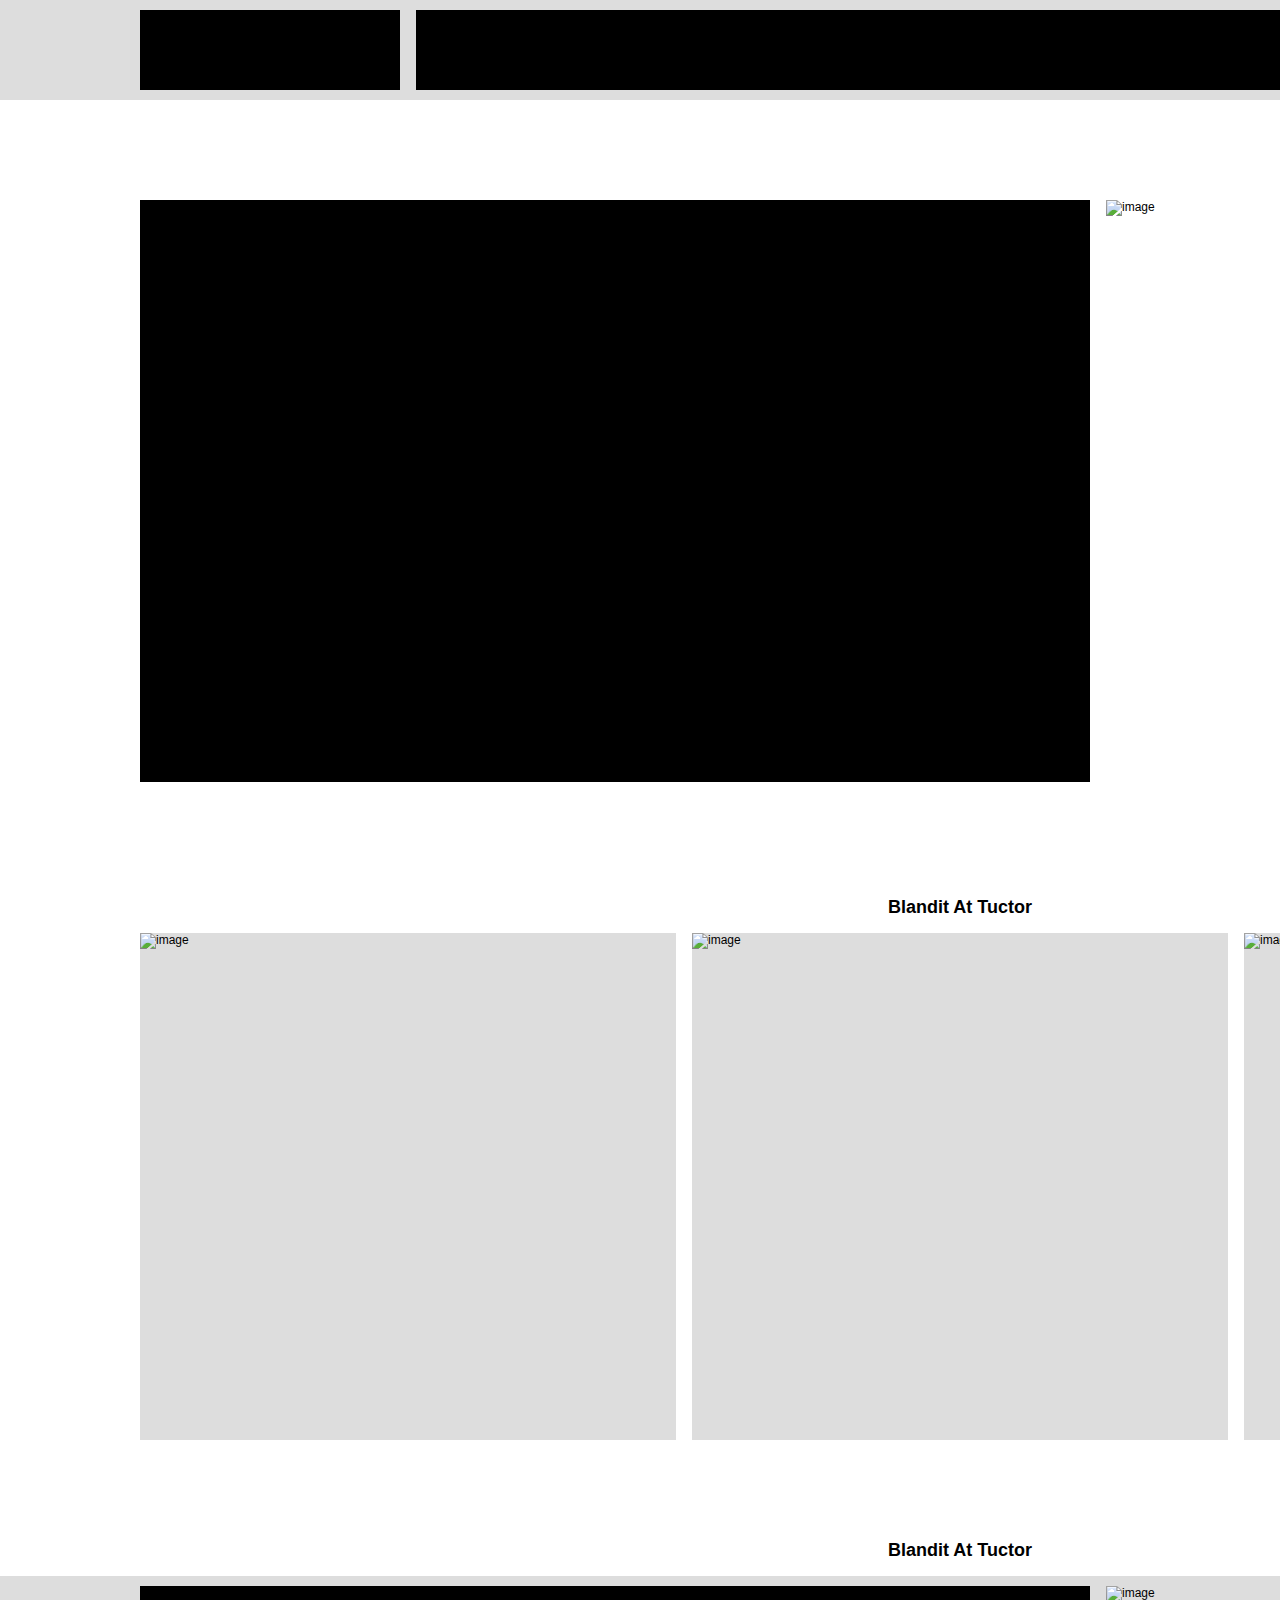
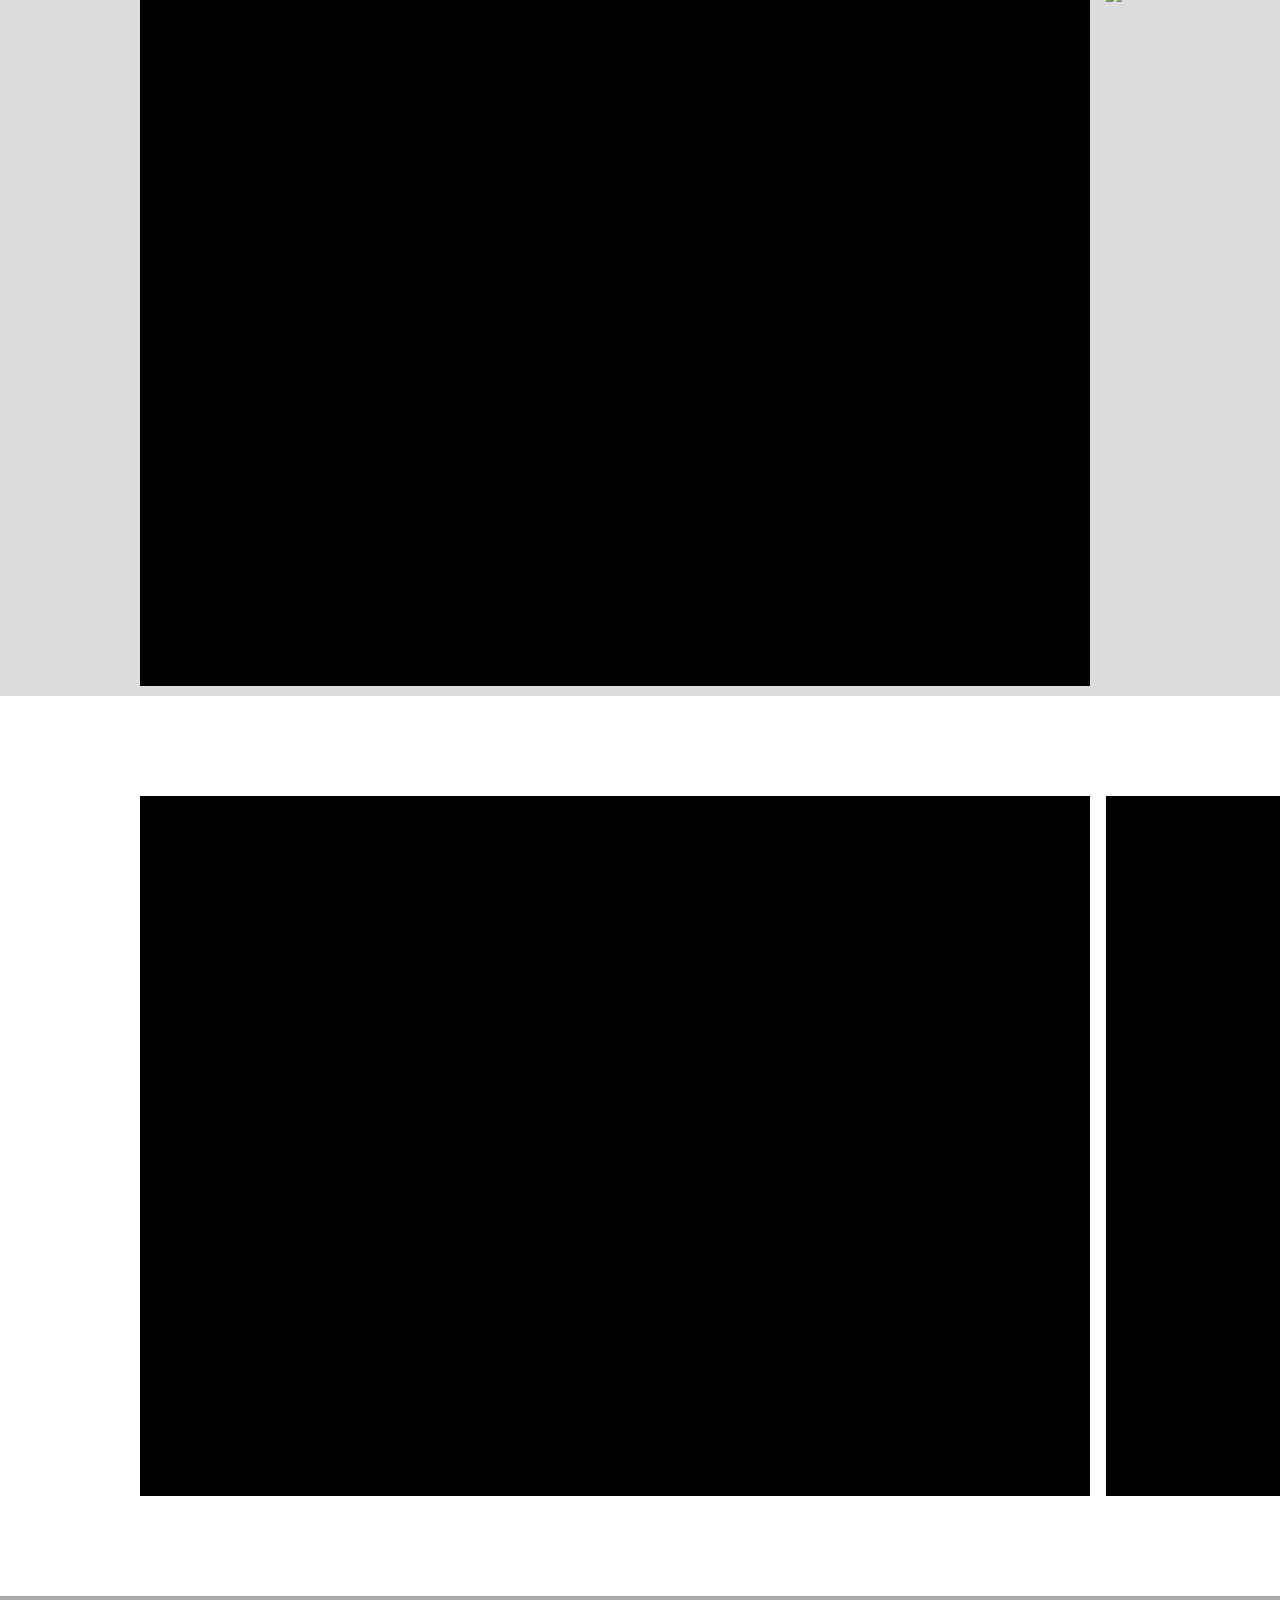
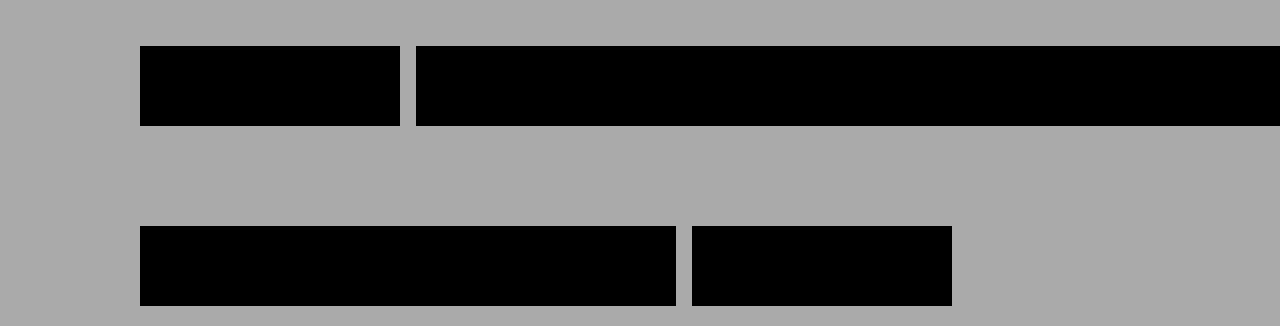
==== index.html @ 130a2995 "adding folders and files from original given FIP folder" ====
<!DOCTYPE html>
<html lang="en">
<head>
<meta charset="UTF-8">
<title>Web Page</title>
<link href="css/main.css" rel="stylesheet">
</head>
<!-- students must convert divs to semantic tags -->
<body>
	<div id="container">
        
        <div id="header-con">
            <div id="main-header" class="grid-con">
                <div id="header-box1" class="box-color">
                </div>
                <div id="main-nav" class="box-color">
                </div>
                <div id="header-box2" class="box-color">
                </div>
            </div>
        </div> 

        <main>
            <div class="grid-con" id="hero">
                <div id="hero-text" class="box-color">
                </div>
                <img src="https://via.placeholder.com/674x582" alt="image" id="hero-image">
            </div>  

            <div class="grid-con" id="products">
                <h2>Blandit At Tuctor</h2>
                <div class="product-box" id="product1">
                    <img src="https://via.placeholder.com/536x242" alt="image">
                </div>
                <div class="product-box" id="product2">
                    <img src="https://via.placeholder.com/536x242" alt="image">
                </div>
                <div class="product-box" id="product3">
                    <img src="https://via.placeholder.com/536x242" alt="image">
                </div>
            </div>

            <h2 id="about-title">Blandit At Tuctor</h2>
            <div id="about-con">
                <div class="grid-con" id="about">
                    <div id="about-text" class="box-color">
                    </div>
                    <img src="https://via.placeholder.com/674x700" alt="image" id="about-image">
                </div>
            </div>
            
            <div class="grid-con" id="contact">
                <div id="contact-text" class="box-color">
                </div>
                <div id="contact-form" class="box-color">
                </div>
            </div> 
        </main>

        <div id="footer-con">
            <div class="grid-con" id="footer">
                <div id="footer-logo" class="box-color">
                </div>
                <div id="footer-nav" class="box-color">
                </div>
                <div id="footer-newsletter1" class="box-color">
                </div>
                <div id="footer-newsletter2" class="box-color">
                </div>
                <div id="footer-social" class="box-color">
                </div>
            </div>
        </div>

    </div> 
</body>
</html>
---- css/main.css ----
@charset "UTF-8";
/* CSS Document */

/*Remove this rule on your HTML elements as you start to fill them with content*/

.box-color {
	color: #fff;
	background: #000;
	text-align: center;
	margin: 0;
}

/*basic reset*/

/*browsers have built in values for elements so we'll reset a few things to zero, you can add to this or remove items as needed*/

div,p,body,header,footer,section,article,nav { 
	margin: 0; 
	padding: 0; 
}	

img { 
	border: none; /*Remove border if image is a link*/
	margin: 0; 
	padding: 0; 
}

/*html selectors*/

body {
	font-family: "Helvetica Neue", Helvetica, Arial, sans-serif;
	font-size: 12px;
}

/* Remove underlines from links */

a {
	text-decoration: none;
}

/*hide elements from browser but show for doc outline*/

.hidden {
	display: none;
}


/*Common page elements  */

/*This is essentially a box that we place the whole site in.  
We center the box using margin 0 auto and give it a fixed width of 1920px.
1920px would fit a large monitor or tv. Sizes will vary depending on the projects
you work on and the intended audience */

#container {
	margin: 0 auto;
	width: 1920px;
}

/* this is our grid based off of our XD file */
.grid-con {
	display: grid;
	grid-template-columns: repeat(12, 122px);
	grid-column-gap: 16px;
	padding-left: 140px;
	padding-right: 140px;
}

#header-con {
	background-color: #ddd;
	padding-top: 10px;
	padding-bottom: 10px;
}

#header-box1 {
	grid-column: 1/3;
	/* Remove as content will dictate height */
	height: 80px;
}

#main-nav {
	grid-column: 3/11;
	/* Remove as content will dictate height */
	height: 80px;
}

#header-box2 {
	grid-column: 11/-1;
	/* Remove as content will dictate height */
	height: 80px;
}

/* Specific to index page desktop  */

#hero {
	margin-top: 100px;
}

#hero-text {
	grid-column: 1/8;
	/* Remove as content will dictate height */
	height: 582px;
}

#hero-image {
	grid-column: 8/-1;
	/* Remove as content will dictate height */
	height: 582px;
}

#products {
	margin-top: 100px;
	margin-bottom: 100px;
}

#products h2 {
	grid-column: 1/-1;
	text-align: center;
}

#product1 {
	grid-column: 1/5;
	/* Remove as content will dictate height */
	height: 507px;
}

#product2 {
	grid-column: 5/9;
	/* Remove as content will dictate height */
	height: 507px;
}

#product3 {
	grid-column: 9/-1;
	/* Remove as content will dictate height */
	height: 507px;
}

.product-box {
	background-color: #ddd;
}

#about-con {
	background-color: #ddd;
	padding-top: 10px;
	padding-bottom: 10px;
}

#about-title {
	text-align: center;
}

#about-text {
	grid-column: 1/8;
	/* Remove as content will dictate height */
	height: 700px;
}

#about-image {
	grid-column: 8/-1;
	/* Remove as content will dictate height */
	height: 700px;
}

#contact {
	margin-top: 100px;
	margin-bottom: 100px;
}

#contact-text {
	grid-column: 1/8;
	/* Remove as content will dictate height */
	height: 700px;
}

#contact-form {
	grid-column: 8/-1;
	/* Remove as content will dictate height */
	height: 700px;
}

/*Common page elements  */

#footer-con {
	background-color: #aaaaaa;
	padding-top: 50px;
	padding-bottom: 20px;
}

#footer-logo {
	grid-column: 1/3;
	/* Remove as content will dictate height */
	height: 80px;
}

#footer-nav {
	grid-column: 3/-1;
	/* Remove as content will dictate height */
	height: 80px;
	margin-bottom: 100px;
}

#footer-newsletter1 {
	grid-column: 1/5;
	/* Remove as content will dictate height */
	height: 80px;
}

#footer-newsletter2 {
	grid-column: 5/7;
	/* Remove as content will dictate height */
	height: 80px;
}

#footer-social {
	grid-column: 11/-1;
	/* Remove as content will dictate height */
	height: 80px;
}



/* gallery page */

#gallery-hero-con {
	background-color: #aaaaaa;
	background: url("https://via.placeholder.com/1920x580");
	height: 580px;
}

#gallery-text {
	grid-column: 1/9;
	/* Remove as content will dictate height */
	height: 200px;
	margin-top: 100px;
}

#gallery-controls {
	margin-top: 200px;
	grid-column: 6/8;
	display: flex;
	justify-content: center;
	align-items: center;
}

.dot {
	background-color: #dddddd;
	height: 30px;
	width: 30px;
	border-radius: 50%;
	margin: 5px;
  }

#gallery h2 {
	grid-column: 1/-1;
	text-align: center;
  }

.gallery-box {
	background-color: #ddd;
	grid-column: span 4 / span 4;
	/* Remove as content will dictate height */
	height: 507px;
	margin-bottom: 20px;
}
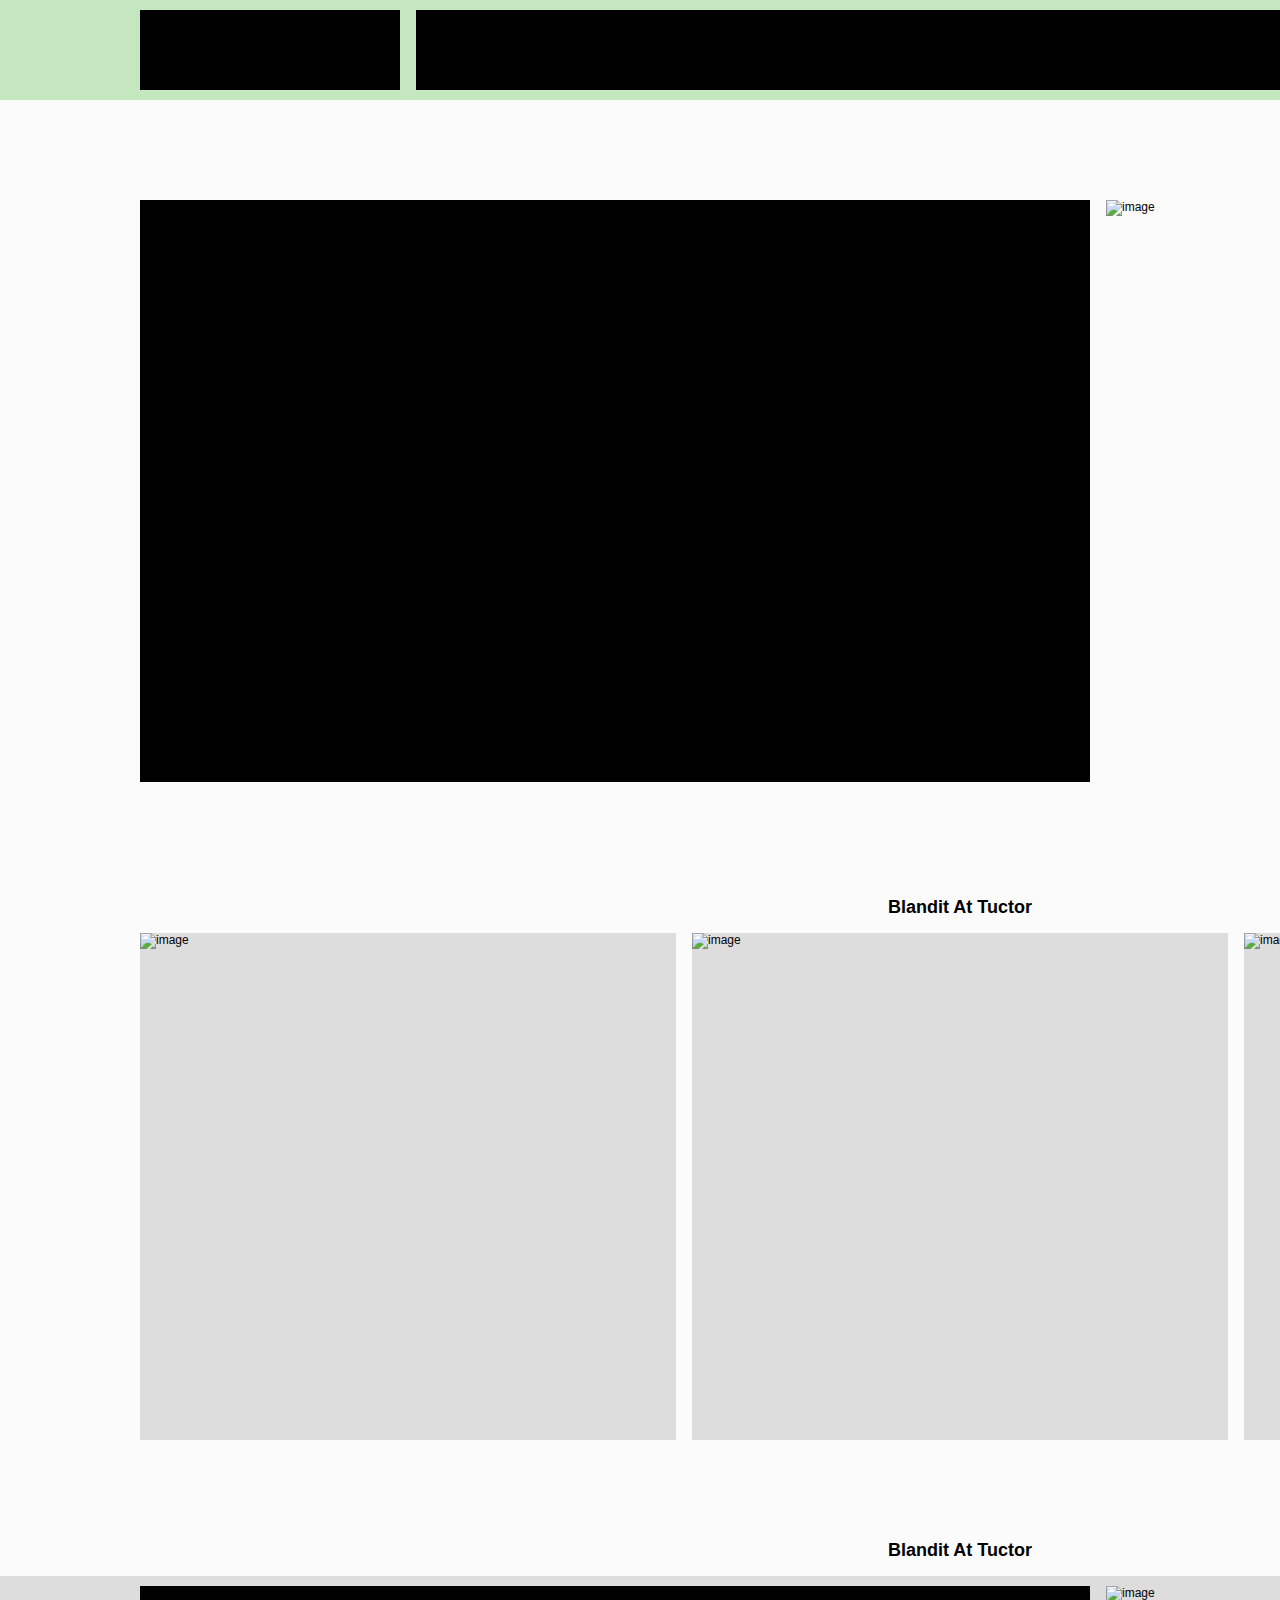
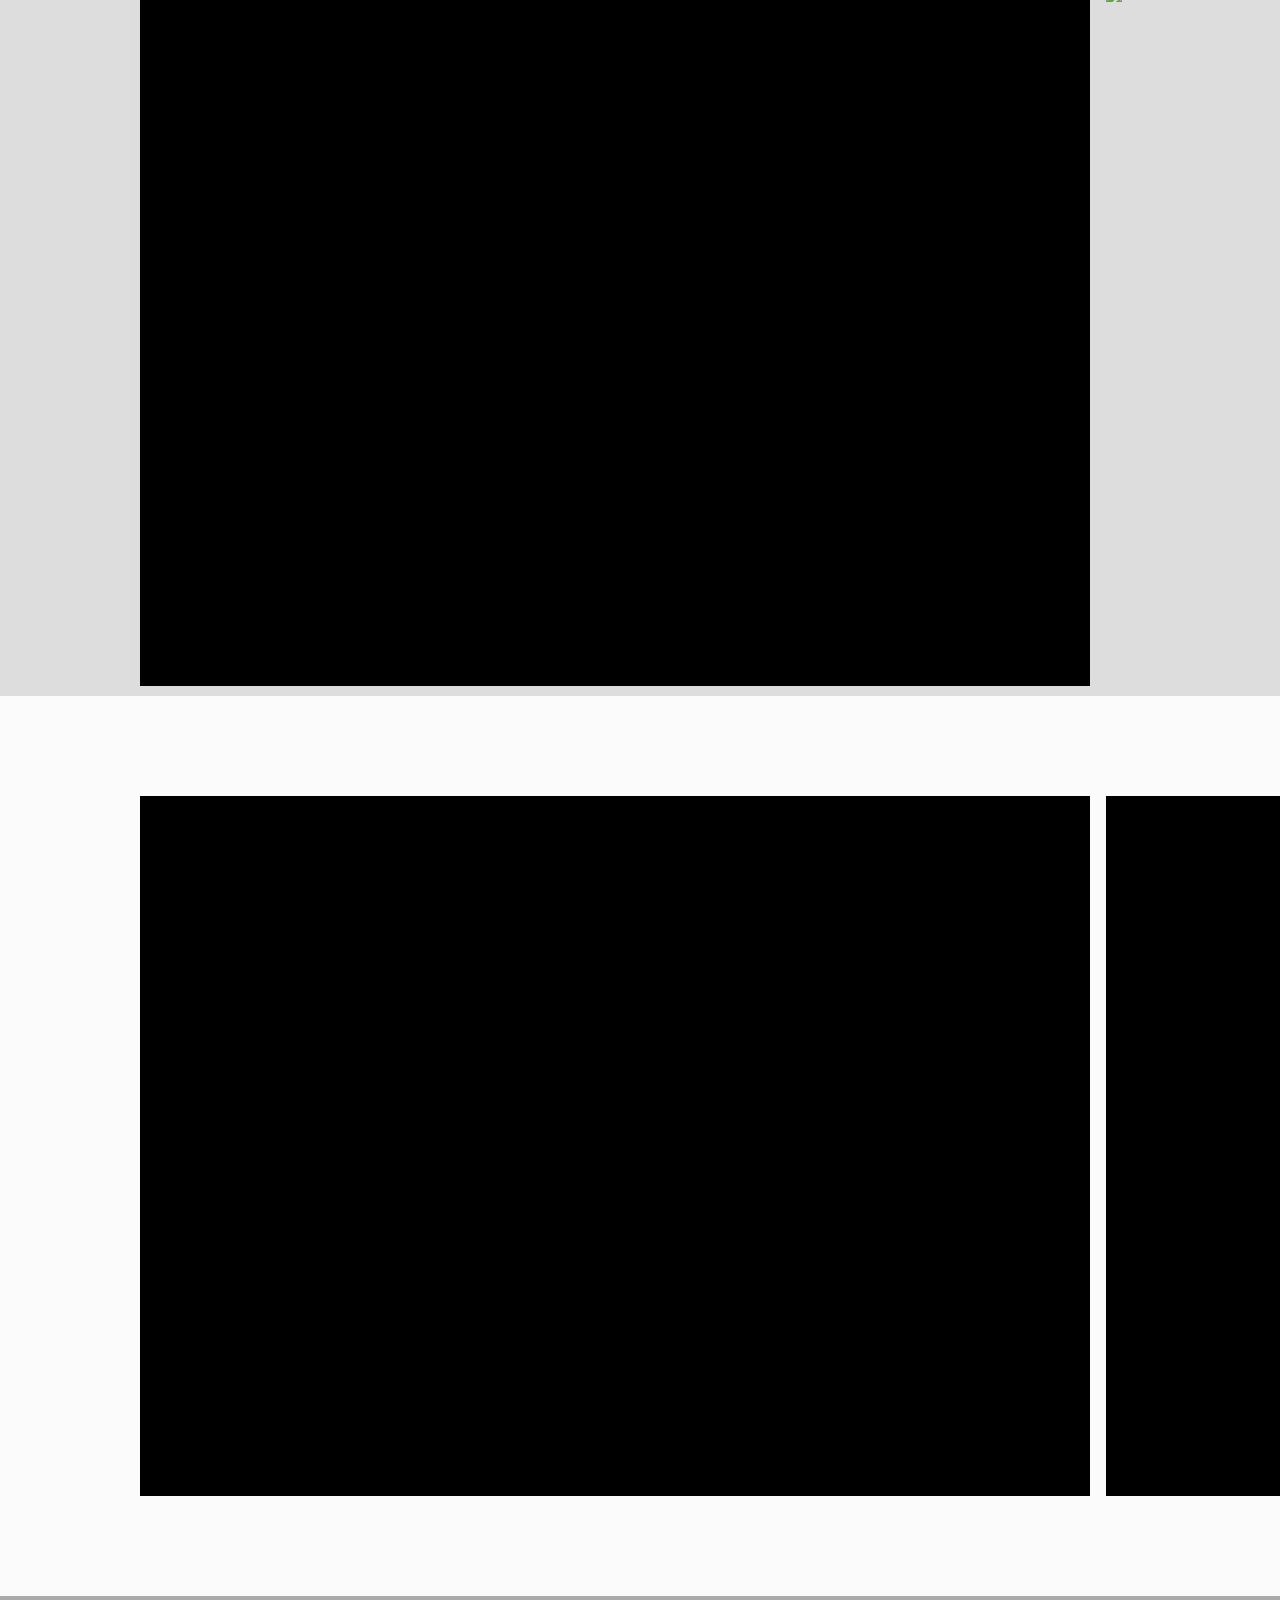
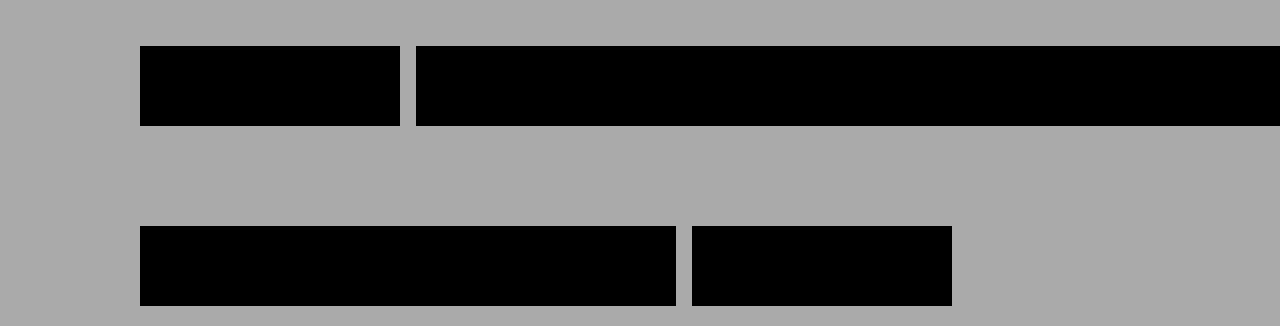
==== commit 1cf0d60c: "Merge pull request #1 from nikmeijer/dev.mjr.getting-started" ====
--- a/index.html
+++ b/index.html
@@ -2,11 +2,12 @@
 <html lang="en">
 <head>
 <meta charset="UTF-8">
-<title>Web Page</title>
+<title>Street Cat Mag</title>
 <link href="css/main.css" rel="stylesheet">
 </head>
 <!-- students must convert divs to semantic tags -->
 <body>
+    <h1 class="hidden">Street Cat Magazine</h1>
 	<div id="container">
         
         <div id="header-con">
--- a/css/main.css
+++ b/css/main.css
@@ -30,6 +30,7 @@
 body {
 	font-family: "Helvetica Neue", Helvetica, Arial, sans-serif;
 	font-size: 12px;
+	background-color: #FBFBFB;
 }
 
 /* Remove underlines from links */
@@ -67,7 +68,7 @@
 }
 
 #header-con {
-	background-color: #ddd;
+	background-color: #C4E7C0;
 	padding-top: 10px;
 	padding-bottom: 10px;
 }
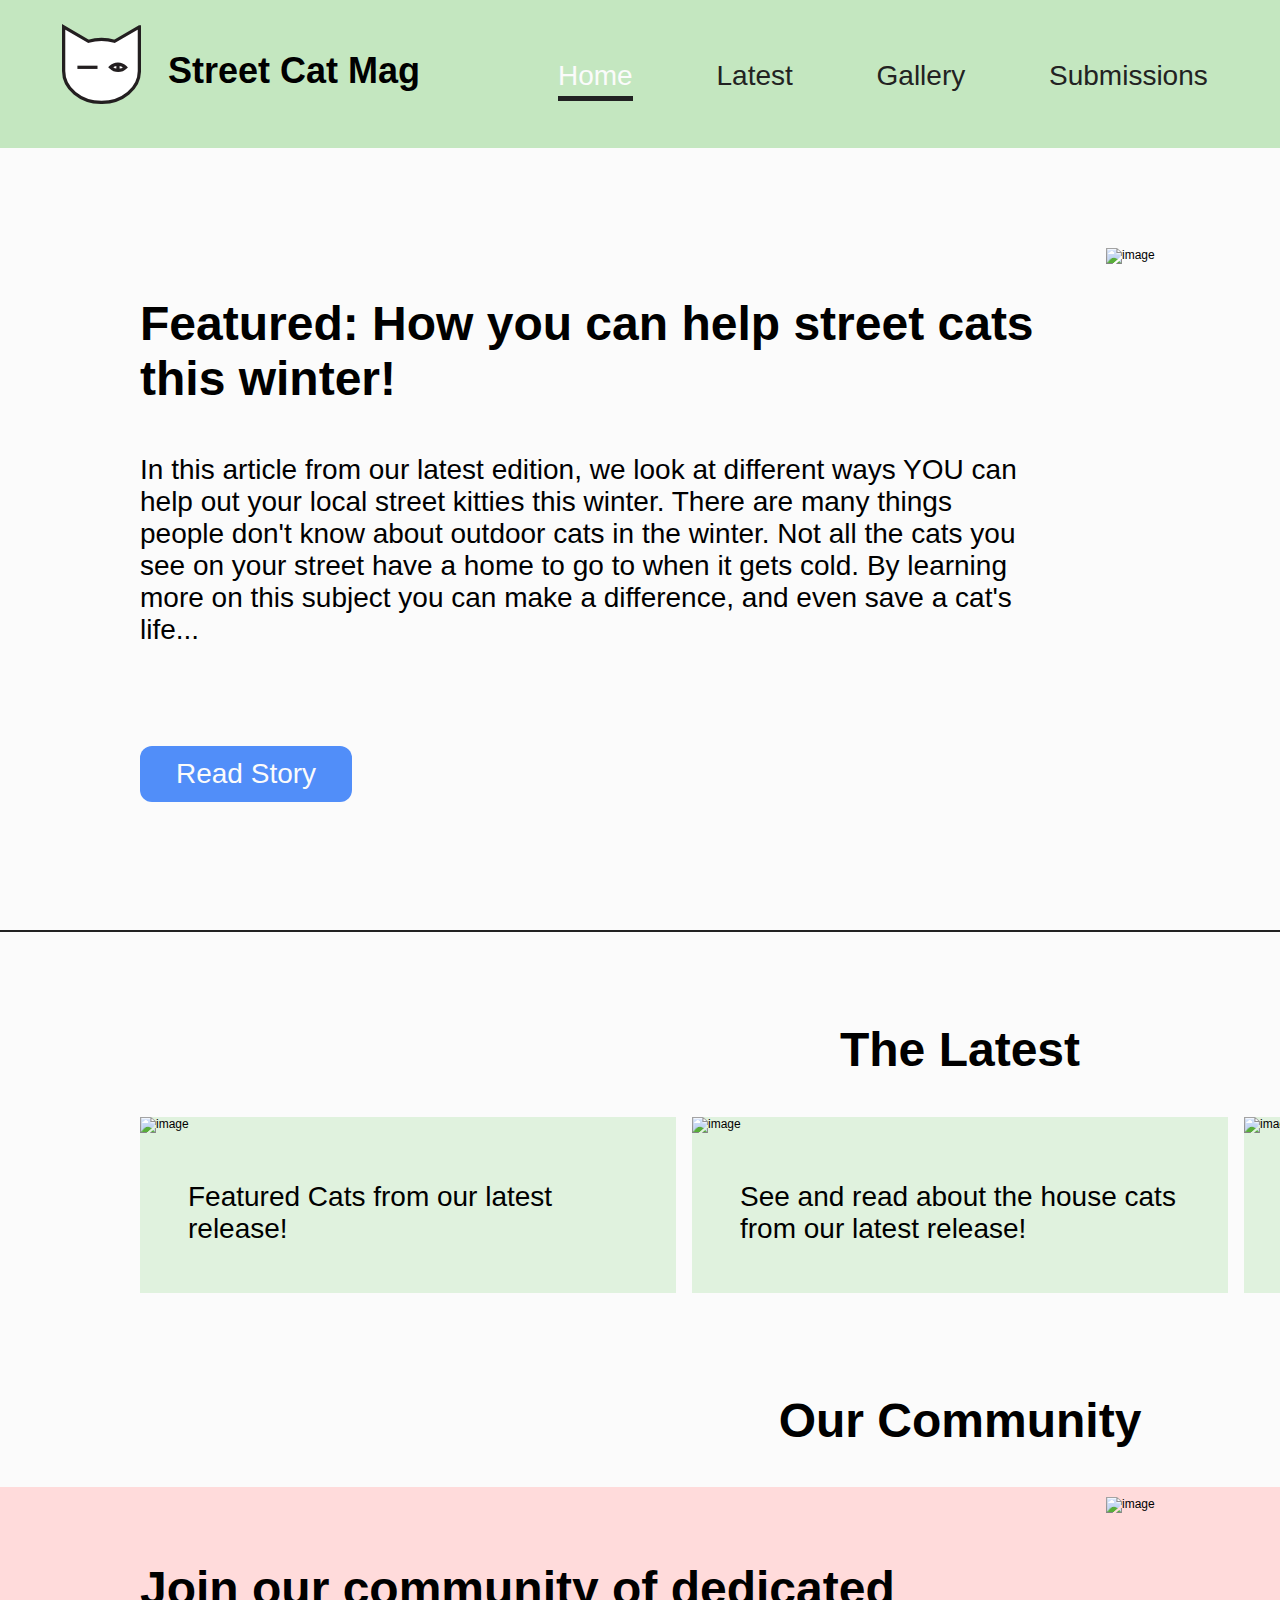
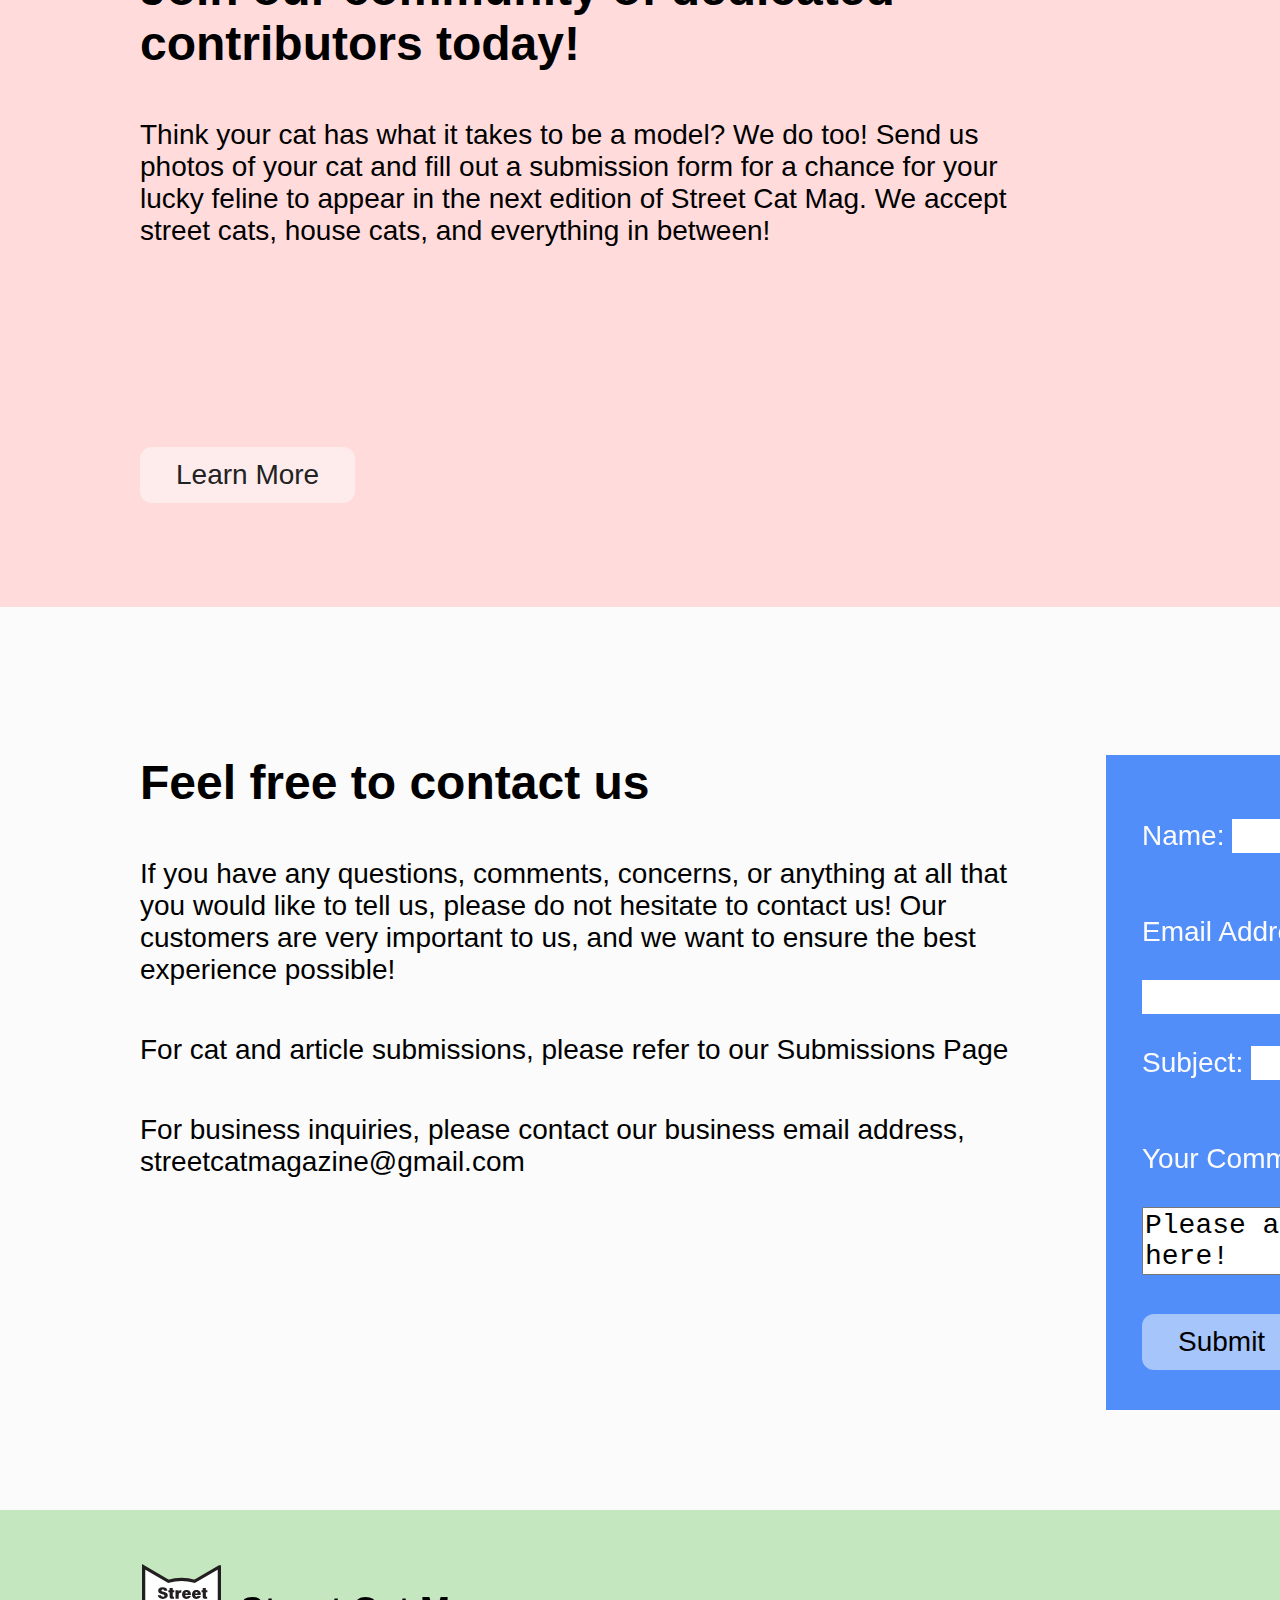
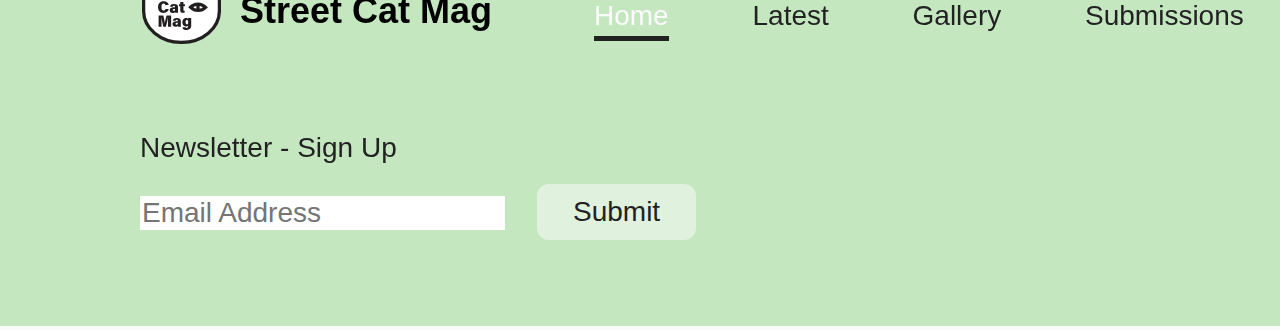
==== commit 40dd9847: "gallery.html finished" ====
--- a/index.html
+++ b/index.html
@@ -10,68 +10,159 @@
     <h1 class="hidden">Street Cat Magazine</h1>
 	<div id="container">
         
-        <div id="header-con">
-            <div id="main-header" class="grid-con">
-                <div id="header-box1" class="box-color">
+        <section id="header-con">
+            <header id="main-header" class="grid-con">
+                <h2 class="hidden">Header</h2>
+                <div id="header-box1">
+                    <img src="images/scm-logo-wink.svg" alt="Street Cat Mag Logo" class="logo">
+                    <h2>Street Cat Mag</h2>
                 </div>
-                <div id="main-nav" class="box-color">
+                <div id="main-nav">
+                    <h2 class="hidden">Main Navigation</h2>
+                    <ul>
+                        <li>
+                            <a href="index.html" class="active-page">Home</a>
+                        </li>
+                        <li>
+                            <a href="latest.html">Latest</a>
+                        </li>
+                        <li>
+                            <a href="gallery.html">Gallery</a>
+                        </li>
+                        <li>
+                            <a href="submissions.html">Submissions</a>
+                        </li>
+                        <li>
+                            <a href="about.html">About</a>
+                        </li>
+                    </ul>
                 </div>
-                <div id="header-box2" class="box-color">
+                <div id="search-and-login">
+                    <h2 class="hidden">Search and Login</h2>
+                    <ul>
+                        <li>
+                            <a href="search">Search</a> <!--I do not know how search functionality is linked so i have just placed an unusable link-->
+                            <a href="search"><img src="images/scm-search-vector.svg" alt="search magnifying glass" id="search-vector"></a>
+                        </li>
+                        <li>
+                            <a href="login.html">Log In</a>
+                            <a href="login.html"><img src="images/scm-login-lock-vector.svg" alt="login lock" id="login-vector"></a>
+                        </li>
+                    </ul>
                 </div>
-            </div>
-        </div> 
+            </header>
+        </section> 
 
         <main>
-            <div class="grid-con" id="hero">
-                <div id="hero-text" class="box-color">
+            <h2 class="hidden">Content</h2>
+            <article class="grid-con" id="hero">
+                <h2 class="hidden">Hero Content</h2>
+                <div id="hero-text">
+                    <h3 id="hero-title">Featured: How you can help street cats this winter!</h3>
+                    <p>In this article from our latest edition, we look at different ways YOU can help out your local street kitties this winter. There are many things people don't know about outdoor cats in the winter. Not all the cats you see on your street have a home to go to when it gets cold. By learning more on this subject you can make a difference, and even save a cat's life...</p>
+                    <a href="#" id="read-button">Read Story</a>
                 </div>
                 <img src="https://via.placeholder.com/674x582" alt="image" id="hero-image">
-            </div>  
+            </article>  
 
-            <div class="grid-con" id="products">
-                <h2>Blandit At Tuctor</h2>
-                <div class="product-box" id="product1">
+            <article class="grid-con" id="latest">
+                <h2>The Latest</h2>
+                <div class="latest-box" id="latest1">
                     <img src="https://via.placeholder.com/536x242" alt="image">
+                    <p>Featured Cats from our latest release!</p>
                 </div>
-                <div class="product-box" id="product2">
+                <div class="latest-box" id="latest2">
                     <img src="https://via.placeholder.com/536x242" alt="image">
+                    <p>See and read about the house cats from our latest release!</p>
                 </div>
-                <div class="product-box" id="product3">
+                <div class="latest-box" id="latest3">
                     <img src="https://via.placeholder.com/536x242" alt="image">
+                    <p>See and read about the street cats from our latest release!</p>
                 </div>
-            </div>
+            </article>
 
-            <h2 id="about-title">Blandit At Tuctor</h2>
-            <div id="about-con">
-                <div class="grid-con" id="about">
-                    <div id="about-text" class="box-color">
+            <h2 id="about-title">Our Community</h2>
+            <section id="about-con">
+                <h2 class="hidden">About</h2>
+                <article class="grid-con" id="about">
+                    <h2 class="hidden">About Our Community</h2>
+                    <div id="about-text">
+                        <h3>Join our community of dedicated contributors today!</h3>
+                        <p>Think your cat has what it takes to be a model? We do too! Send us photos of your cat and fill out a submission form for a chance for your lucky feline to appear in the next edition of Street Cat Mag. We accept street cats, house cats, and everything in between!</p>
+                        <a href="#" id="learn-button">Learn More</a>
                     </div>
                     <img src="https://via.placeholder.com/674x700" alt="image" id="about-image">
+                </article>
+            </section>
+            
+            <section class="grid-con" id="contact">
+                <h2 class="hidden">Contact Us</h2>
+                <div id="contact-text">
+                    <h3>Feel free to contact us</h3>
+                    <p>If you have any questions, comments, concerns, or anything at all that you would like to tell us, please do not hesitate to contact us!  Our customers are very important to us, and we want to ensure the best experience possible!</p>
+                    <p>For cat and article submissions, please refer to our Submissions Page</p>
+                    <p>For business inquiries, please contact our business email address, streetcatmagazine@gmail.com</p>
                 </div>
-            </div>
-            
-            <div class="grid-con" id="contact">
-                <div id="contact-text" class="box-color">
-                </div>
-                <div id="contact-form" class="box-color">
-                </div>
-            </div> 
+
+                <form id="contact-form" method="post" action="#">
+                    <label for="name">Name: </label>        
+                    <input id="name" name="name" type="text"><br><br>
+
+                    <label for="email">Email Address: </label>      
+                    <input id="email" name="email" type="email"><br><br>
+
+                    <label for="subject">Subject: </label>        
+                    <input id="subject" name="subject" type="text"><br><br>
+
+                    <label for="comments" class="hidden">Your Comments and Suggestions: </label>
+                    <textarea id="comments" name="comments">Please add your comments here!</textarea><br><br>
+
+                    <input type="submit" value="Submit" id="submit-form"><br><br>
+                </form>
+            </section> 
         </main>
 
-        <div id="footer-con">
-            <div class="grid-con" id="footer">
-                <div id="footer-logo" class="box-color">
+        <section id="footer-con">
+            <h2 class="hidden">Footer Container</h2>
+            <footer class="grid-con" id="footer">
+                <h2 class="hidden">Footer</h2>
+                <div id="footer-logo">
+                    <img src="images/scm-logo-mobile.svg" alt="Street Cat Mag Logo with text" class="logo">
+                    <h2>Street Cat Mag</h2>
                 </div>
-                <div id="footer-nav" class="box-color">
+                <div id="footer-nav">
+                    <h2 class="hidden">Footer Navigation</h2>
+                    <ul>
+                        <li>
+                            <a href="index.html" class="active-page">Home</a>
+                        </li>
+                        <li>
+                            <a href="latest.html">Latest</a>
+                        </li>
+                        <li>
+                            <a href="gallery.html">Gallery</a>
+                        </li>
+                        <li>
+                            <a href="submissions.html">Submissions</a>
+                        </li>
+                        <li>
+                            <a href="about.html">About</a>
+                        </li>
+                    </ul>
                 </div>
-                <div id="footer-newsletter1" class="box-color">
+                <div id="footer-newsletter1">
+                    <form id="newsletter-form" method="post" action="#">
+                        <label for="email">Newsletter - Sign Up</label>      
+                        <input id="nl-signup" name="email" type="email" placeholder="Email Address">
+                        <input type="submit" value="Submit" id="submit-nl-form">
+                    </form>
                 </div>
-                <div id="footer-newsletter2" class="box-color">
+                <div id="footer-copyright">
+                    <h2 class="hidden">Copyright</h2>
+                    <p>Street Cat Magazine 2022</p>
                 </div>
-                <div id="footer-social" class="box-color">
-                </div>
-            </div>
-        </div>
+            </footer>
+        </section>
 
     </div> 
 </body>
--- a/css/main.css
+++ b/css/main.css
@@ -69,38 +69,139 @@
 
 #header-con {
 	background-color: #C4E7C0;
-	padding-top: 10px;
-	padding-bottom: 10px;
+	padding-top: 20px;
+	padding-bottom: 20px;
+	position: sticky;
+	top: 0px;
 }
 
 #header-box1 {
 	grid-column: 1/3;
-	/* Remove as content will dictate height */
-	height: 80px;
+	padding-right: 28px;
+}
+
+#header-box1 img {
+	height: 80px;
+	display: inline-block;
+	margin-left: -80px;
+	margin-top: 2px;
+	margin-bottom: 10px;
+	padding: 2px;
+	position: absolute;
+}
+
+#header-box1 h2 {
+	display: inline-block;
+	font-size: 36px;
+	position: absolute;
+	margin-left: 28px;
+	margin-right: 28px;
 }
 
 #main-nav {
 	grid-column: 3/11;
-	/* Remove as content will dictate height */
-	height: 80px;
-}
-
-#header-box2 {
+	height: 80px;
+	padding-top: 28px;
+	margin-left: 64px;
+	height: 80px;
+}
+
+#main-nav ul li {
+	display: inline;
+	font-size: 28px;
+	margin-left: 28px;
+	margin-right: 28px;
+	padding: 10px;
+}
+
+#main-nav ul li a {
+	color: #222222;
+}
+
+#main-nav ul li a:hover {
+	padding-bottom: 5px;
+	border-bottom: 5px solid #222222;
+}
+
+#main-nav ul li a.active-page {
+	color: #FBFBFB;
+	padding-bottom: 5px;
+	border-bottom: 5px solid #222222;
+}
+
+#search-and-login {
 	grid-column: 11/-1;
-	/* Remove as content will dictate height */
-	height: 80px;
+	height: 80px;
+	padding-top: 28px;
+	margin-left: -48px;
+}
+
+#search-and-login ul li {
+	display: inline;
+	font-size: 28px;
+	margin-left: -36px;
+	margin-right: 28px;
+	padding: 8px;
+}
+
+#search-and-login ul li a {
+	color: #222222;
+}
+
+#search-and-login ul li a:hover {
+	padding-bottom: 5px;
+	border-bottom: 5px solid #222222;
+}
+
+#search-vector {
+	height: 28px;
+	padding-left: 2px;
+	padding-right: 2px;
+}
+
+#login-vector {
+	height: 28px;
+	padding-left: 2px;
+	padding-right: 2px;
 }
 
 /* Specific to index page desktop  */
 
 #hero {
 	margin-top: 100px;
+	margin-bottom: -50px;
+	padding-bottom: 100px;
+	border-bottom: solid 2px #222222;
 }
 
 #hero-text {
 	grid-column: 1/8;
-	/* Remove as content will dictate height */
-	height: 582px;
+	margin-right: 48px;
+}
+
+#hero-title {
+	font-size: 48px;
+}
+
+#hero-text p {
+	font-size: 28px;
+}
+
+#read-button {
+	background-color: #518EF9;
+	font-size: 28px;
+	color: #FBFBFB;
+	margin-top: 100px;
+	padding-top: 12px;
+	padding-bottom: 12px;
+	padding-left: 36px;
+	padding-right: 36px;
+	border-radius:12px;
+	position: absolute;
+}
+
+#read-button:hover {
+	background-color: #A6C5FB;
 }
 
 #hero-image {
@@ -109,52 +210,78 @@
 	height: 582px;
 }
 
-#products {
+#latest {
 	margin-top: 100px;
 	margin-bottom: 100px;
 }
 
-#products h2 {
+#latest p {
+	margin: 48px;
+	font-size: 28px;
+}
+
+#latest h2 {
 	grid-column: 1/-1;
 	text-align: center;
-}
-
-#product1 {
+	font-size: 48px;
+}
+
+#latest1 {
 	grid-column: 1/5;
-	/* Remove as content will dictate height */
-	height: 507px;
-}
-
-#product2 {
+}
+
+#latest2 {
 	grid-column: 5/9;
-	/* Remove as content will dictate height */
-	height: 507px;
-}
-
-#product3 {
+}
+
+#latest3 {
 	grid-column: 9/-1;
-	/* Remove as content will dictate height */
-	height: 507px;
-}
-
-.product-box {
-	background-color: #ddd;
+}
+
+.latest-box {
+	background-color: #E0F2DE;
 }
 
 #about-con {
-	background-color: #ddd;
+	background-color: #FFDBDB;
 	padding-top: 10px;
 	padding-bottom: 10px;
 }
 
 #about-title {
 	text-align: center;
+	font-size: 48px;
 }
 
 #about-text {
 	grid-column: 1/8;
-	/* Remove as content will dictate height */
-	height: 700px;
+	margin-right: 48px;
+}
+
+#about-text h3 {
+	margin-top: 64px;
+	font-size: 48px;
+}
+
+#about-text p {
+	font-size: 28px;	
+}
+
+#learn-button {
+	background-color: #FEECEC;
+	font-size: 28px;
+	color: #222222;
+	margin-top: 200px;
+	padding-top: 12px;
+	padding-bottom: 12px;
+	padding-left: 36px;
+	padding-right: 36px;
+	border-radius:12px;
+	position: absolute;
+}
+
+#learn-button:hover {
+	background-color: #FFDBDB;
 }
 
 #about-image {
@@ -170,53 +297,169 @@
 
 #contact-text {
 	grid-column: 1/8;
-	/* Remove as content will dictate height */
-	height: 700px;
+	margin-right: 48px;
+}
+
+#contact-text h3 {
+	font-size: 48px;
+}
+
+#contact-text p {
+	font-size: 28px;
+	padding-bottom: 48px;
+}
+
+#contact-text p:last-of-type {
+	padding-bottom: 0px;
 }
 
 #contact-form {
 	grid-column: 8/-1;
-	/* Remove as content will dictate height */
-	height: 700px;
+	background-color: #518EF9;
+	color: #FBFBFB;
+	font-size: 28px;
+	margin-top: 48px;
+	margin-right: 48px;
+	padding: 36px;
+	padding-top: 64px;
+	padding-bottom: 32px;
+}
+
+#contact-form label {
+	display: inline-block;
+	padding-bottom: 32px;
+	position: relative;
+}
+
+#contact-form input {
+	display: inline-block;
+	font-size: 28px;
+	border: 0;
+}
+
+#contact-form textarea {
+	font-size: 28px;
+	width: 75%;
+}
+
+#submit-form {
+	background-color: #A6C5FB;
+	padding-top: 12px;
+	padding-bottom: 12px;
+	padding-left: 36px;
+	padding-right: 36px;
+	border-radius:12px;
+	position: absolute;
+}
+
+#submit-form:hover {
+	background-color: #518EF9;
 }
 
 /*Common page elements  */
 
 #footer-con {
-	background-color: #aaaaaa;
+	background-color: #C4E7C0;
 	padding-top: 50px;
-	padding-bottom: 20px;
-}
-
-#footer-logo {
+	padding-bottom: 50px;
+}
+
+#footer-logo img {
 	grid-column: 1/3;
-	/* Remove as content will dictate height */
-	height: 80px;
+	height: 80px;
+	display: inline-block;
+	margin-top: 2px;
+	margin-bottom: 10px;
+	padding: 2px;
+	position: absolute;
+}
+
+#footer-logo h2 {
+	display: inline-block;
+	font-size: 36px;
+	position: absolute;
+	margin-left: 100px;
+	margin-right: 100px;
 }
 
 #footer-nav {
 	grid-column: 3/-1;
-	/* Remove as content will dictate height */
-	height: 80px;
-	margin-bottom: 100px;
-}
-
-#footer-newsletter1 {
-	grid-column: 1/5;
-	/* Remove as content will dictate height */
-	height: 80px;
-}
-
-#footer-newsletter2 {
-	grid-column: 5/7;
-	/* Remove as content will dictate height */
-	height: 80px;
-}
-
-#footer-social {
+	height: 80px;
+	padding-top: 28px;
+	margin-left: 100px;
+	margin-bottom: 64px;
+	height: 80px;
+	position: relative;
+}
+
+#footer-nav ul li {
+	display: inline;
+	font-size: 28px;
+	margin-left: 28px;
+	margin-right: 28px;
+	padding: 10px;
+}
+
+#footer-nav ul li a {
+	color: #222222;
+}
+
+#footer-nav ul li a:hover {
+	padding-bottom: 5px;
+	border-bottom: 5px solid #222222;
+}
+
+#footer-nav ul li a.active-page {
+	color: #FBFBFB;
+	padding-bottom: 5px;
+	border-bottom: 5px solid #222222;
+}
+
+#newsletter-form {
+	grid-column: 1/7;
+	height: 80px;
+	display: inline-block;
+	font-size: 28px;
+	color: #222222;
+}
+
+#newsletter-form label {
+	display: inline-block;
+	padding-bottom: 32px;
+	position: relative;
+}
+
+#newsletter-form input {
+	display: inline-block;
+	color: #222222;
+	font-size: 28px;
+	border: none;
+	margin-right: 32px;
+}
+
+#submit-nl-form {
+	display: inline-block;
+	background-color: #E0F2DE;
+	margin-top: -12px;
+	padding-top: 12px;
+	padding-bottom: 12px;
+	padding-left: 36px;
+	padding-right: 36px;
+	border-radius:12px;
+	position: absolute;
+}
+
+#submit-nl-form:hover {
+	background-color: #C4E7C0;
+}
+
+#footer-copyright {
 	grid-column: 11/-1;
-	/* Remove as content will dictate height */
-	height: 80px;
+	height: 80px;
+	margin-top: 64px;
+	margin-left: -100px;
+	font-size: 28px;
+	color: #222222;
 }
 
 
@@ -224,20 +467,26 @@
 /* gallery page */
 
 #gallery-hero-con {
-	background-color: #aaaaaa;
+	background-color: rgba(251, 251, 251, 0.5);
+	background-blend-mode: overlay;
 	background: url("https://via.placeholder.com/1920x580");
 	height: 580px;
 }
 
 #gallery-text {
 	grid-column: 1/9;
-	/* Remove as content will dictate height */
-	height: 200px;
+	color: #222222;
 	margin-top: 100px;
+	font-size: 28px;
+}
+
+#gallery-text h2 {
+	font-size: 48px;
+	color: #222222;
 }
 
 #gallery-controls {
-	margin-top: 200px;
+	margin-top: 160px;
 	grid-column: 6/8;
 	display: flex;
 	justify-content: center;
@@ -245,7 +494,7 @@
 }
 
 .dot {
-	background-color: #dddddd;
+	background-color: #FBFBFB;
 	height: 30px;
 	width: 30px;
 	border-radius: 50%;
@@ -255,12 +504,36 @@
 #gallery h2 {
 	grid-column: 1/-1;
 	text-align: center;
+	padding: 12px;
+	border-radius: 28px;
+	background-color: #FFACAC; 
+	font-size: 48px;
+	color: #5F1A1A;
   }
 
 .gallery-box {
-	background-color: #ddd;
+	background-color: #FEEAAB;
 	grid-column: span 4 / span 4;
-	/* Remove as content will dictate height */
-	height: 507px;
 	margin-bottom: 20px;
+	color: #222222;
+	font-size: 36px;
+}
+
+.gallery-box img {
+	border-bottom: solid 12px #5F1A1A;
+}
+
+
+.gallery-box p:first-of-type {
+	margin-top: 28px;
+}
+.gallery-box p {
+	padding-left: 100px;
+	padding-right: 100px;
+	padding-bottom: 12px;
+	padding-top: 12px;
+}
+
+.gallery-box p:last-of-type {
+	margin-bottom: 28px;
 }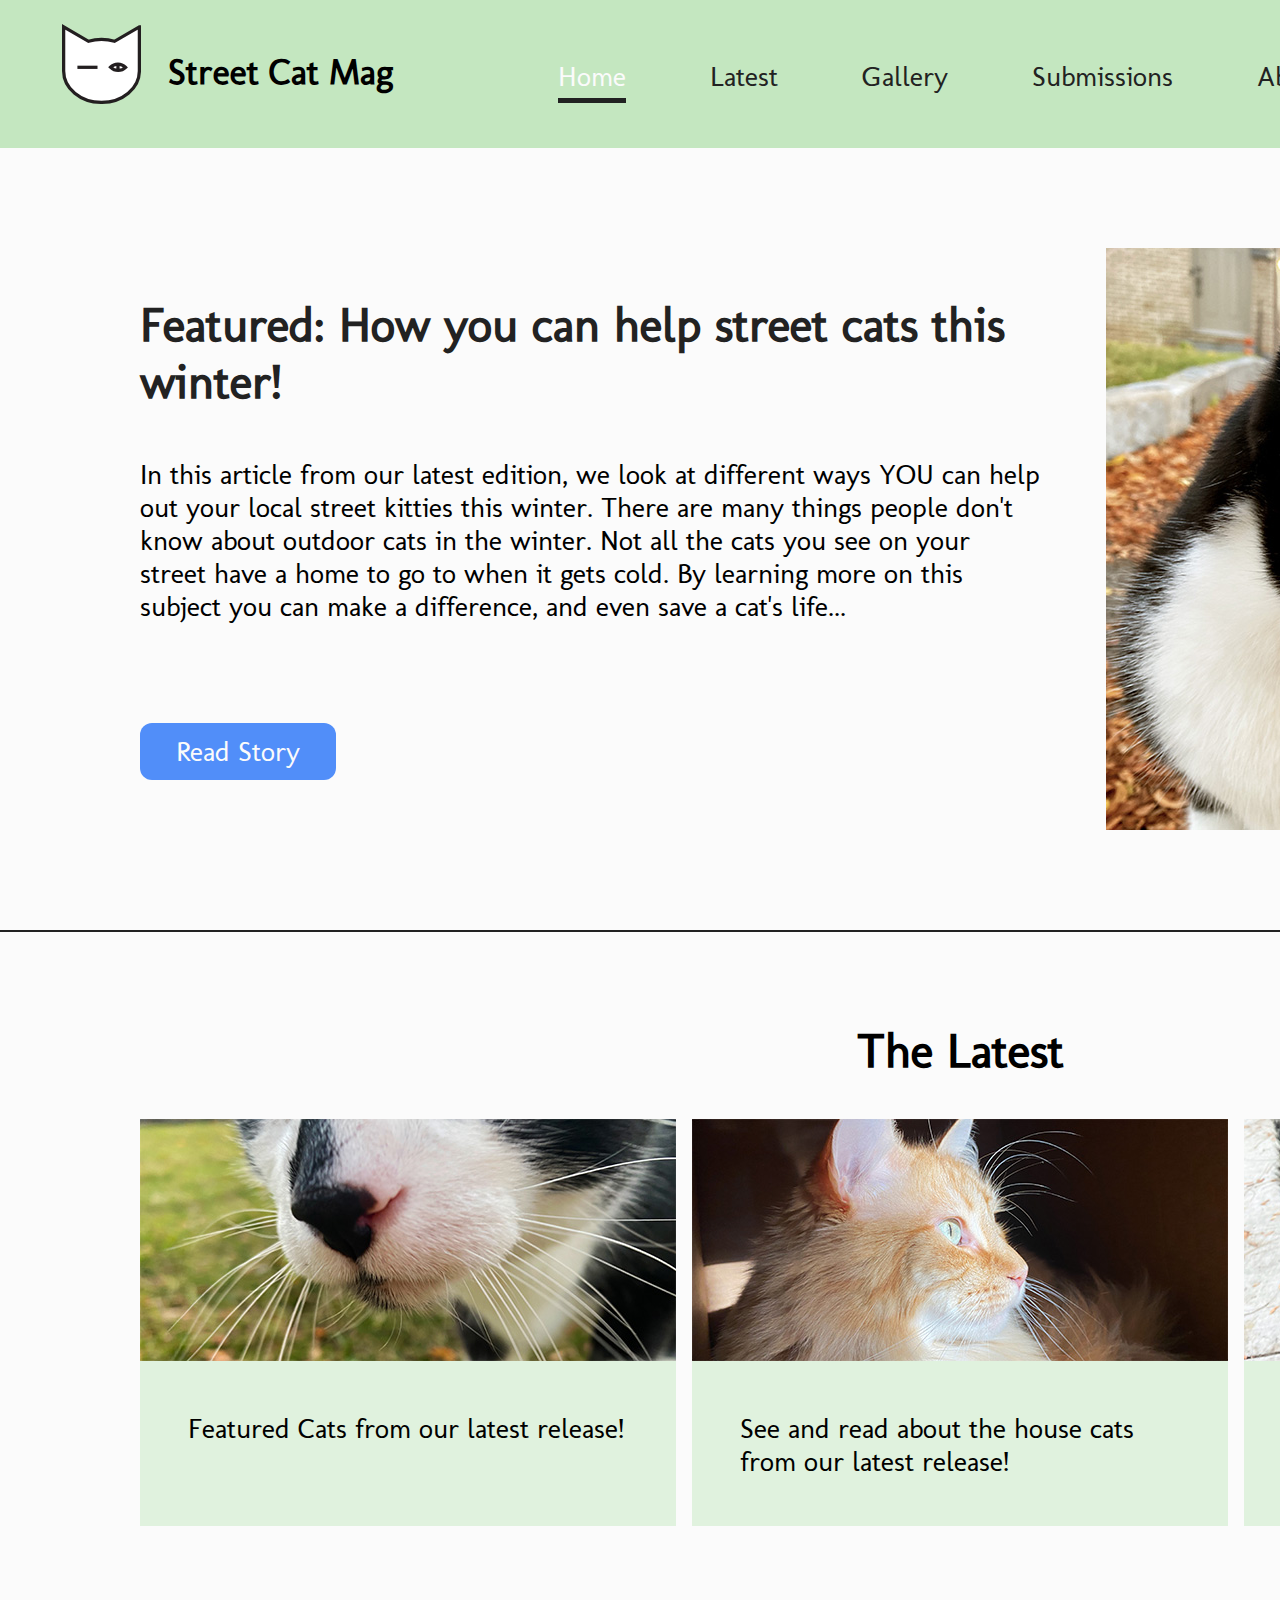
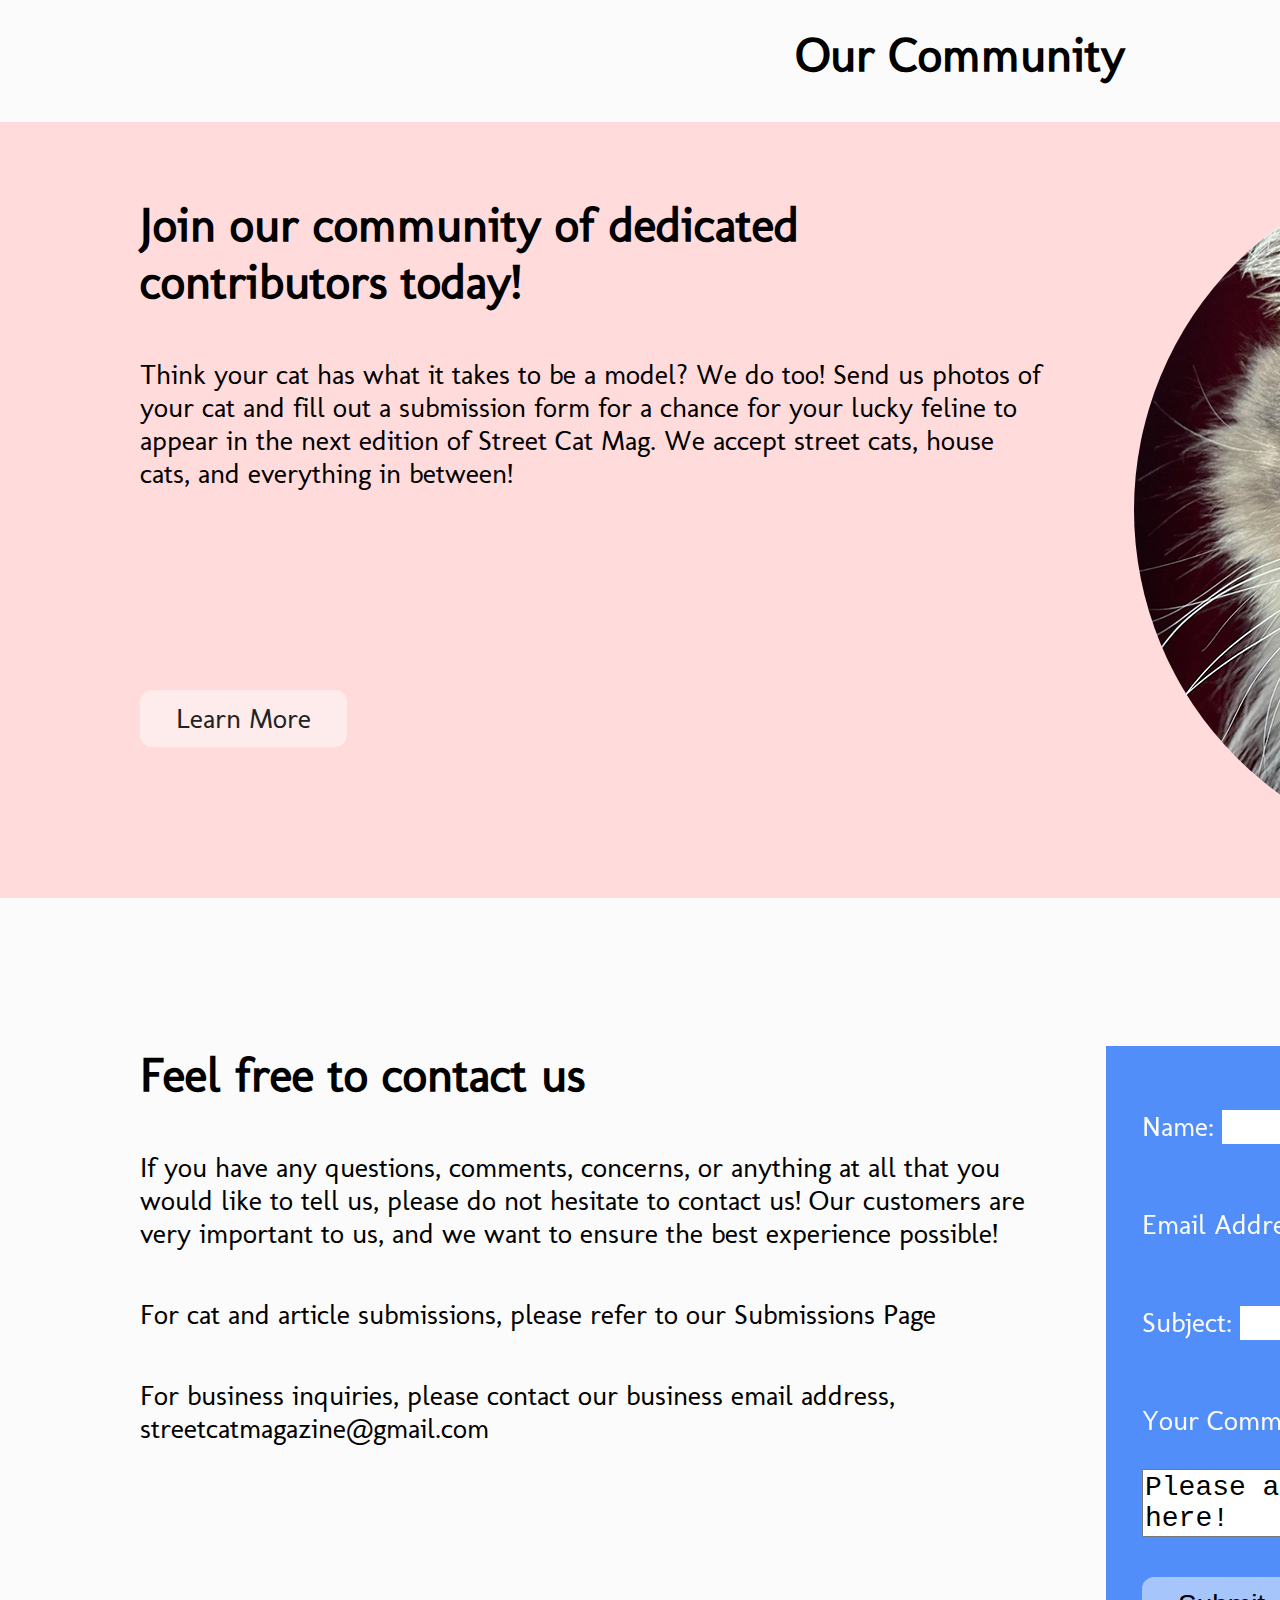
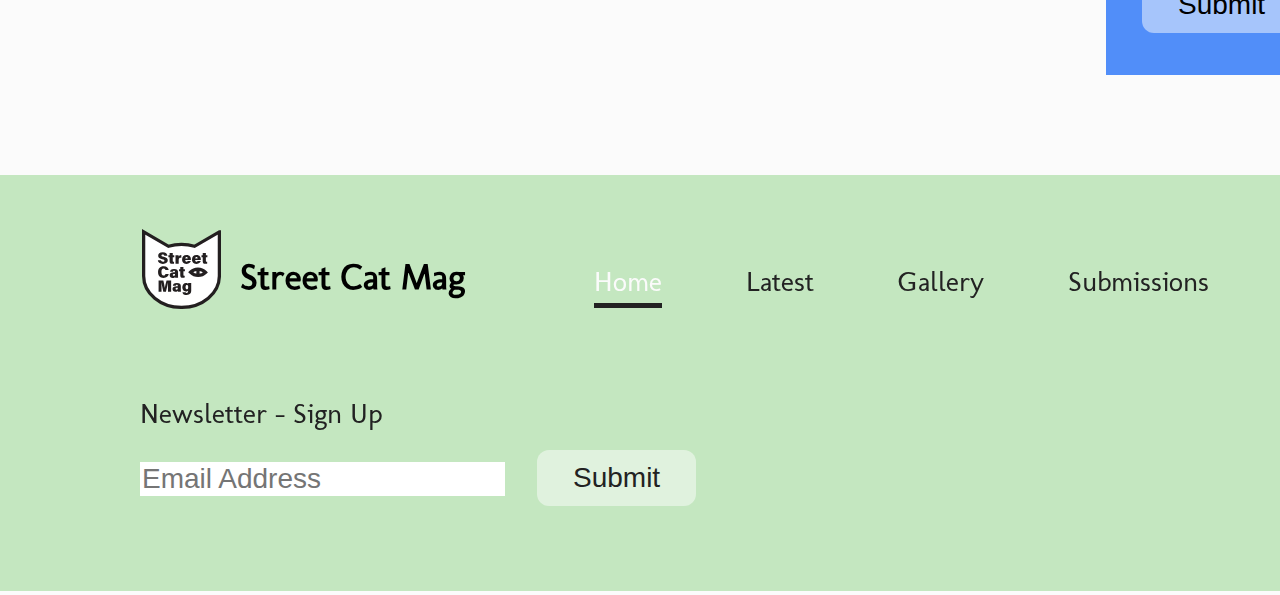
==== commit 006d5d37: "Added photos and fonts" ====
--- a/index.html
+++ b/index.html
@@ -2,7 +2,12 @@
 <html lang="en">
 <head>
 <meta charset="UTF-8">
-<title>Street Cat Mag</title>
+<title>Street Cat Mag - Home</title>
+
+<link rel="preconnect" href="https://fonts.googleapis.com">
+<link rel="preconnect" href="https://fonts.gstatic.com" crossorigin>
+<link href="https://fonts.googleapis.com/css2?family=Molengo&display=swap" rel="stylesheet">
+
 <link href="css/main.css" rel="stylesheet">
 </head>
 <!-- students must convert divs to semantic tags -->
@@ -11,6 +16,7 @@
 	<div id="container">
         
         <section id="header-con">
+            <h2 class="hidden">Header Container</h2>
             <header id="main-header" class="grid-con">
                 <h2 class="hidden">Header</h2>
                 <div id="header-box1">
@@ -62,21 +68,21 @@
                     <p>In this article from our latest edition, we look at different ways YOU can help out your local street kitties this winter. There are many things people don't know about outdoor cats in the winter. Not all the cats you see on your street have a home to go to when it gets cold. By learning more on this subject you can make a difference, and even save a cat's life...</p>
                     <a href="#" id="read-button">Read Story</a>
                 </div>
-                <img src="https://via.placeholder.com/674x582" alt="image" id="hero-image">
+                <img src="images/scm-index-hero.jpg" alt="image" id="hero-image">
             </article>  
 
             <article class="grid-con" id="latest">
                 <h2>The Latest</h2>
                 <div class="latest-box" id="latest1">
-                    <img src="https://via.placeholder.com/536x242" alt="image">
+                    <img src="images/scm-index-latest1.jpg" alt="sniffing cat nose">
                     <p>Featured Cats from our latest release!</p>
                 </div>
                 <div class="latest-box" id="latest2">
-                    <img src="https://via.placeholder.com/536x242" alt="image">
+                    <img src="images/scm-index-latest2.jpg" alt="cat in the sun">
                     <p>See and read about the house cats from our latest release!</p>
                 </div>
                 <div class="latest-box" id="latest3">
-                    <img src="https://via.placeholder.com/536x242" alt="image">
+                    <img src="images/scm-index-latest3.jpg" alt="cat meowing">
                     <p>See and read about the street cats from our latest release!</p>
                 </div>
             </article>
@@ -91,7 +97,7 @@
                         <p>Think your cat has what it takes to be a model? We do too! Send us photos of your cat and fill out a submission form for a chance for your lucky feline to appear in the next edition of Street Cat Mag. We accept street cats, house cats, and everything in between!</p>
                         <a href="#" id="learn-button">Learn More</a>
                     </div>
-                    <img src="https://via.placeholder.com/674x700" alt="image" id="about-image">
+                    <img src="images/scm-index-about1.jpg" alt="fluffy cat" id="about-image">
                 </article>
             </section>
             
@@ -105,6 +111,7 @@
                 </div>
 
                 <form id="contact-form" method="post" action="#">
+                    <h2 class="hidden">Contact Form</h2>
                     <label for="name">Name: </label>        
                     <input id="name" name="name" type="text"><br><br>
 
--- a/css/main.css
+++ b/css/main.css
@@ -27,8 +27,10 @@
 
 /*html selectors*/
 
+@import url('https://fonts.googleapis.com/css2?family=Molengo&display=swap');
+
 body {
-	font-family: "Helvetica Neue", Helvetica, Arial, sans-serif;
+	font-family: "Molengo";
 	font-size: 12px;
 	background-color: #FBFBFB;
 }
@@ -180,6 +182,7 @@
 }
 
 #hero-title {
+	color: #222222;
 	font-size: 48px;
 }
 
@@ -286,7 +289,8 @@
 
 #about-image {
 	grid-column: 8/-1;
-	/* Remove as content will dictate height */
+	border-radius: 50%;
+	margin: 28px;
 	height: 700px;
 }
 
@@ -467,9 +471,9 @@
 /* gallery page */
 
 #gallery-hero-con {
-	background-color: rgba(251, 251, 251, 0.5);
+	background: url("../images/scm-gallery-hero.jpg");
+	background-color: rgba(251, 251, 251, 0.1);
 	background-blend-mode: overlay;
-	background: url("https://via.placeholder.com/1920x580");
 	height: 580px;
 }
 
@@ -493,8 +497,12 @@
 	align-items: center;
 }
 
+.dot:first-of-type {
+	background-color: #FBFBFB;
+}
+
 .dot {
-	background-color: #FBFBFB;
+	background-color: rgba(251, 251, 251, 0.5);
 	height: 30px;
 	width: 30px;
 	border-radius: 50%;
